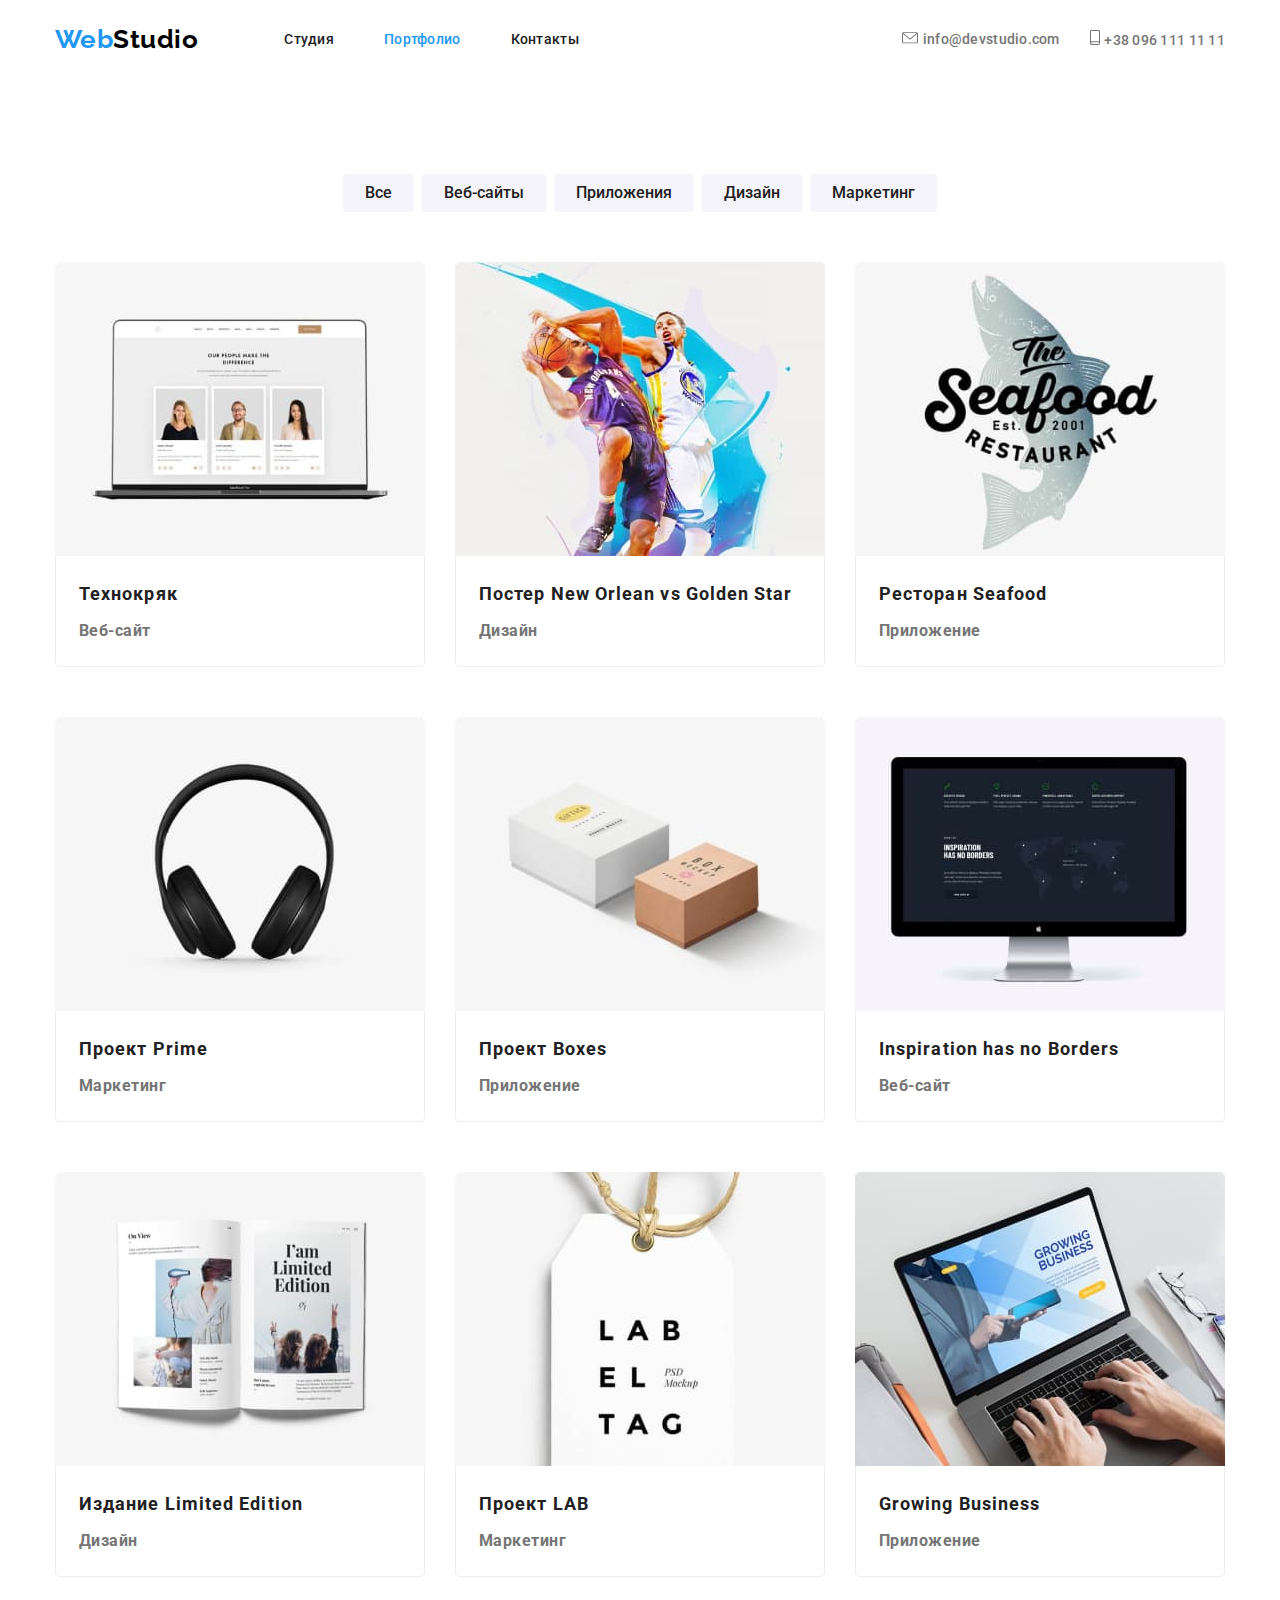
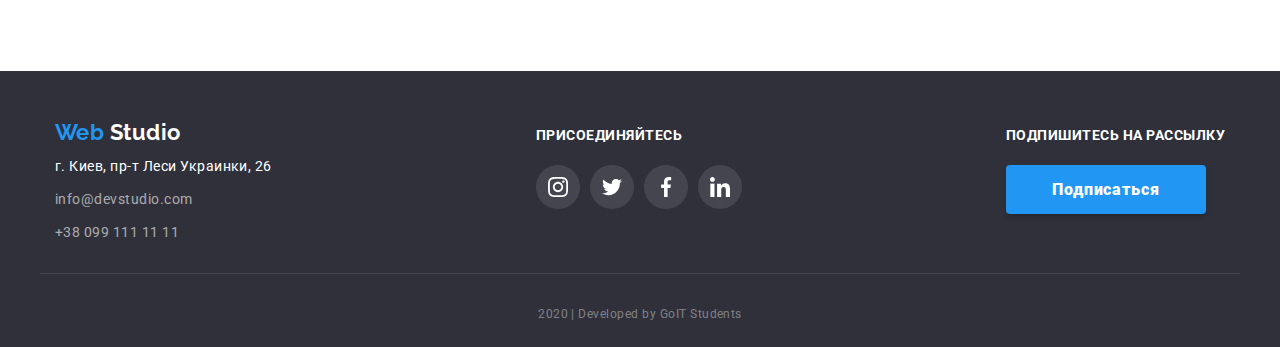
==== portfolio.html @ 6e33c117 "добавил фон" ====
<!DOCTYPE html>
<html lang="en">
  <head>
    <meta charset="UTF-8" />
    <meta name="viewport" content="width=device-width, initial-scale=1.0" />
    <title>Document</title>
    <link
      href="https://fonts.googleapis.com/css2?family=Raleway:wght@700&family=Roboto:wght@400;500;700;900&display=swap"
      rel="stylesheet"
    />
    <link
      rel="stylesheet"
      href="https://cdnjs.cloudflare.com/ajax/libs/modern-normalize/0.6.0/modern-normalize.min.css"
    />
    <link rel="stylesheet" href="./css/styles.css" />
  </head>

  <body>
    <!-- Шапка сайта -->
    <header>
      <div class="page-header container">
        <nav>
          <div class="main-nav">
            <div class="logo">
              <a href="./index.html" class="logo"><span>Web</span>Studio</a>
            </div>
            <div class="site-nav">
              <ul class="site-nav list">
                <li class="item">
                  <a href="./index.html" class="link">Студия</a>
                </li>
                <li class="item">
                  <a href="#" class="link current">Портфолио</a>
                </li>
                <li class="item"><a href="#" class="link">Контакты</a></li>
              </ul>
            </div>
          </div>
        </nav>

        <div class="contacts">
          <ul class="auth-nav list">
            <li class="item">
              <img src="./images/envelope.svg" alt="лого для почты" />
              <a href="mailto:info@devstudio.com" class="link"
                >info@devstudio.com</a
              >
            </li>
            <li class="item">
              <img src="./images/smartphone.svg" alt="лого для телефона" />
              <a href="tel:380961111111" class="link">+38 096 111 11 11</a>
            </li>
          </ul>
        </div>
      </div>
    </header>

    <!-- кнопки -->
    <main>
      <section class="main-page">
        <div class="container menu">
          <h1 class="visually-hidden">Наши работы</h1>
          <div class="filtr">
            <ul class="list filtr">
              <li class="item">
                <button type="button" class="btn-type">Все</button>
              </li>
              <li class="item">
                <button type="button" class="btn-type">Веб-сайты</button>
              </li>
              <li class="item">
                <button type="button" class="btn-type">Приложения</button>
              </li>
              <li class="item">
                <button type="button" class="btn-type">Дизайн</button>
              </li>
              <li class="item">
                <button type="button" class="btn-type">Маркетинг</button>
              </li>
            </ul>
          </div>

          <!-- Блок карточки -->

          <ul class="list cards">
            <li class="group item">
              <div class="card">
                <a href="#" class="group-link">
                  <img
                    class="card-images"
                    src="./images/img-1.jpg"
                    alt="картинка ноутбука"
                    width="370"
                    height="294"
                  />
                  <div class="card-content">
                    <h2 class="group-title">Технокряк</h2>
                    <p class="group-text-short">Веб-сайт</p>
                    <!-- <p class="group-text">
                                                          Технокряк это современная площадка распространения коронавируса.
                                                          Компании используют эту платформу для цифрового шпионажа и атак
                                                          на защищённые сервера конкурентов.
                                                        </p> -->
                  </div>
                </a>
              </div>
            </li>

            <li class="group item">
              <a href="#" class="group-link">
                <img
                  class="card-images"
                  src="./images/img-2.jpg"
                  alt="постер для баскетбола"
                  width="370"
                  height="294"
                />
                <div class="card-content">
                  <h2 class="group-title">Постер New Orlean vs Golden Star</h2>
                  <p class="group-text-short">Дизайн</p>
                  <!-- <p class="group-text">
                                          Lorem, ipsum dolor sit amet consectetur adipisicing elit. Iste,
                                          aliquam!
                                        </p> -->
                </div>
              </a>
            </li>

            <li class="group item">
              <a href="#" class="group-link">
                <img
                  class="card-images"
                  src="./images/img-3.jpg"
                  alt="вывеска для ресторана"
                  width="370"
                  height="294"
                />
                <div class="card-content">
                  <h2 class="group-title">Ресторан Seafood</h2>
                  <p class="group-text-short">Приложение</p>
                  <!-- <p class="group-text">
                                          Lorem ipsum dolor sit amet consectetur adipisicing elit.
                                          Necessitatibus, nisi?
                                        </p> -->
                </div>
              </a>
            </li>

            <li class="group item">
              <a href="#" class="group-link">
                <img
                  class="card-images"
                  src="./images/img-4.jpg"
                  alt="Фото наушники"
                  width="370"
                  height="294"
                />
                <div class="card-content">
                  <h2 class="group-title">Проект Prime</h2>
                  <p class="group-text-short">Маркетинг</p>
                  <!-- <p class="group-text">
                                              Lorem ipsum dolor sit amet consectetur adipisicing elit. Enim,
                                              qui?
                                            </p> -->
                </div>
              </a>
            </li>

            <li class="group item">
              <a href="#" class="group-link">
                <img
                  class="card-images"
                  src="./images/img-5.jpg"
                  alt="Картинка коробки"
                  width="370"
                  height="294"
                />
                <div class="card-content">
                  <h2 class="group-title">Проект Boxes</h2>
                  <p class="group-text-short">Приложение</p>
                  <!-- <p class="group-text">
                                              Lorem ipsum dolor, sit amet consectetur adipisicing elit.
                                              Nesciunt, dicta?
                                            </p> -->
                </div>
              </a>
            </li>

            <li class="group item">
              <a href="#" class="group-link">
                <img
                  class="card-images"
                  src="./images/img-6.jpg"
                  alt="фото компьютера"
                  width="370"
                  height="294"
                />
                <div class="card-content">
                  <h2 class="group-title">Inspiration has no Borders</h2>
                  <p class="group-text-short">Веб-сайт</p>
                  <!-- <p class="group-text">
                                              Lorem ipsum dolor sit amet consectetur adipisicing elit. Quas,
                                              possimus!
                                            </p> -->
                </div>
              </a>
            </li>

            <li class="group item">
              <a href="#" class="group-link">
                <img
                  class="card-images"
                  src="./images/img-7.jpg"
                  alt="книга"
                  width="370"
                  height="294"
                />
                <div class="card-content">
                  <h2 class="group-title">Издание Limited Edition</h2>
                  <p class="group-text-short">Дизайн</p>
                  <!-- <p class="group-text">
                                              Lorem ipsum dolor sit amet consectetur adipisicing elit.
                                              Consequuntur, minima.
                                            </p> -->
                </div>
              </a>
            </li>

            <li class="group item">
              <a href="#" class="group-link">
                <img
                  class="card-images"
                  src="./images/img-8.jpg"
                  alt="рекламная бирка"
                  width="370"
                  height="294"
                />
                <div class="card-content">
                  <h2 class="group-title">Проект LAB</h2>
                  <p class="group-text-short">Маркетинг</p>
                  <!-- <p class="group-text">
                                              Lorem ipsum, dolor sit amet consectetur adipisicing elit.
                                              Obcaecati, at.
                                            </p> -->
                </div>
              </a>
            </li>

            <li class="group item">
              <a href="#" class="group-link">
                <img
                  class="card-images"
                  src="./images/img-9.jpg"
                  alt="картинка ноутбук"
                  width="370"
                  height="294"
                />
                <div class="card-content">
                  <h2 class="group-title">Growing Business</h2>
                  <p class="group-text-short">Приложение</p>
                  <!-- <p class="group-text">
                                              Lorem ipsum dolor sit amet consectetur adipisicing elit.
                                              Tempore, earum.
                                            </p> -->
                </div>
              </a>
            </li>
          </ul>
        </div>
      </section>
    </main>

    <!-- футер -->
    <footer>
      <div class="box-footer container">
        <div class="adress-footer">
          <div class="logo-title">
            <a href="./index.html" class="logo-footer"
              ><span>Web </span>Studio</a
            >
          </div>
          <address class="contacts">
            <ul class="list">
              <li>
                <p class="contacts-text">г. Киев, пр-т Леси Украинки, 26</p>
              </li>
              <li>
                <a href="mailto:info@devstudio.com" class="contacts-link"
                  >info@devstudio.com</a
                >
              </li>
              <li>
                <a href="tel:380991111111" class="tell-link"
                  >+38 099 111 11 11</a
                >
              </li>
            </ul>
          </address>
        </div>

        <div class="footer-social">
          <b class="footer-text">присоединяйтесь</b>
          <ul class="social list">
            <li class="item">
              <a
                href="https://www.instagram.com/"
                aria-label="ссылка на инстаграм"
              >
                <img src="./images/Ellipse1.svg" alt="лого инстаграм" />
              </a>
            </li>
            <li class="item">
              <a href="https://twitter.com/" aria-label="ссылка на твитер"
                ><img src="./images/Ellipse2.svg" alt="лого твитер" />
              </a>
            </li>
            <li class="item">
              <a href="https://www.facebook.com/" aria-label="ссылка на фейсбук"
                ><img
                  class="link"
                  src="./images/Ellipse3.svg"
                  alt="лого фейсбук"
              /></a>
            </li>
            <li class="item">
              <a
                href="https://www.linkedin.com/"
                aria-label="ссылка на линкидин"
                ><img src="./images/Ellipse4.svg" alt="лого линкидин"
              /></a>
            </li>
          </ul>
        </div>

        <div class="box-button">
          <b class="button-text">Подпишитесь на рассылку</b>
          <button type="button" class="button-second">Подписаться</button>
        </div>
      </div>
      <p class="container copyright">2020 | Developed by GoIT Students</p>
    </footer>
  </body>
</html>
---- css/styles.css ----
/* основной цвет #212121*/
/* вспомогательный цвет #757575 */
/* белый #FFFFFF */
/* акцент #2196F3 */
:root {
  --primary-text-color: #212121;
  --secondary-text-color: #757575;
  --accent-color: #2196f3;
  --primary-white-color: #ffffff;
}

body {
  background-color: #ffffff;
  color: var(--primary-text-color);
  font-family: Roboto, sans-serif;
  letter-spacing: 0.03em;
}
/* утилиты */

.container {
  width: 1200px;
  margin-left: auto;
  margin-right: auto;
  padding-left: 15px;
  padding-right: 15px;
}

.list {
  list-style: none;
  padding: 0;
  margin: 0;
}

.visually-hidden {
  position: absolute;
  width: 1px;
  height: 1px;
  margin: -1px;
  border: 0;
  padding: 0;
  clip: rect(0 0 0 0);
  overflow: hidden;
}

.img {
  display: block;
}

/* логотип */

.logo {
  color: #000000;
  text-decoration: none;
  font-family: Raleway;
  font-weight: 700;
  font-size: 26px;
  line-height: 1.2;
}

.logo > span {
  color: var(--accent-color);
}

/* Навигация */

.page-header {
  display: flex;
  align-items: center;
}

.main-nav {
  display: flex;
  align-items: center;
}

.contacts {
  margin-left: auto;
}

.site-nav,
.auth-nav {
  display: flex;
}

.site-nav.list {
  margin-left: 86px;
}

.site-nav .item {
  margin-right: 50px;
}

.site-nav .item:last-child {
  margin-right: 0;
}

.site-nav .link {
  display: block;
  padding-top: 32px;
  padding-bottom: 32px;
  color: var(--primary-text-color);
  text-decoration: none;
  font-weight: 500;
  font-size: 14px;
  line-height: 1.14;
  letter-spacing: 0.02em;
}

.site-nav .link.current {
  color: var(--accent-color);
}

.site-nav .link:hover,
.site-nav .link:focus,
.auth-nav .link:hover,
.auth-nav .link:focus {
  color: var(--accent-color);
}

.auth-nav .item + .item {
  margin-left: 30px;
}

.auth-nav .link {
  color: var(--secondary-text-color);
  text-decoration: none;
  font-weight: 500;
  font-size: 14px;
  line-height: 1.14;
  letter-spacing: 0.02em;
}

/* hero */

.hero {
  outline: 1px solid black;
  height: 600px;
  /* max-width: 1600px; */
  /* margin-left: auto; */
  /* margin-right: auto; */
  background-image: linear-gradient (to right, rgba(47, 48, 58, 0.8)),
    url('../images/Header-img.jpg');
  background-repeat: no-repeat;
  background-position: center;
  background-size: cover;

  text-align: center;
}

.hero-title {
  margin-top: 0;
  margin-bottom: 46px;
  font-weight: 900;
  font-size: 44px;
  line-height: 1.36;
  letter-spacing: 0.06em;
  text-transform: uppercase;
}

.hero-button {
  display: inline-block;
  min-width: 200px;
  border-radius: 4px;
  padding: 10px 32px;

  color: var(--primary-white-color);
  background-color: var(--accent-color);

  font-family: inherit;
  text-decoration: none;
  font-weight: 700;
  font-size: 16px;
  line-height: 1.87;
  letter-spacing: 0.06em;
}
/* section  преимущества*/

.section {
  padding-top: 94px;
  padding-bottom: 94px;
  border-bottom: 1px solid #ececec;
}

.section .section-title {
  font-weight: 700;
  font-size: 14px;
  line-height: 1.14;
  text-transform: uppercase;
  margin-top: 0;
  margin-bottom: 10px;
}

.section .section-text {
  margin-top: 0;
  margin-bottom: 0;
  color: var(--secondary-text-color);
  font-size: 14px;
  line-height: 1.71;
}
.information .picture {
  margin-bottom: 30px;
}

.list.information {
  display: flex;
}

.information .item {
  margin-right: 30px;
}

.information .item:last-child {
  margin-right: 0;
}

/* чем мы занимаемся (карточки товара) */

.exampls .item {
  margin-right: 30px;
}

.exampls .item:last-child {
  margin-right: 0;
}

.list.exampls-box {
  display: flex;
}

.exampls {
  padding-top: 94px;
  padding-bottom: 94px;
}

.exampls-title {
  margin-top: 0;
  margin-bottom: 50px;

  font-weight: 700;
  font-size: 36px;
  line-height: 1.17;
  text-align: center;
}

.text-border {
  overflow: hidden;
  border-radius: 0px 0px 4px 4px;
}

.exampls-text {
  margin-top: 0;
  margin-bottom: 0;
  padding: 27px 0px 27px 0px;
  width: 370px;
  color: var(--primary-white-color);
  background: rgba(47, 48, 58, 0.8);
  font-weight: 700;
  font-size: 14px;
  line-height: 1.14;
  text-align: center;
}

/* Наша команда (карточки работников) */

.list.workers {
  display: flex;
  text-align: center;
}

.team .item {
  margin-right: 30px;
  overflow: hidden;
}

.team .item:last-child {
  margin-right: 0;
}

.list .social {
  display: flex;
  margin-bottom: 37px;
  justify-content: center;
}

.team {
  padding-top: 94px;
  padding-bottom: 94px;
  background: #f5f4fa;
}

.card-shadow {
  box-shadow: 0px 2px 1px rgba(0, 0, 0, 0.2), 0px 1px 1px rgba(0, 0, 0, 0.14),
    0px 1px 3px rgba(0, 0, 0, 0.12);
  border-radius: 4px;
}

.team .team-title {
  margin-top: 0;
  margin-bottom: 50px;
  font-weight: 700;
  font-size: 36px;
  line-height: 1.17;
  text-align: center;
}
.team .team-name {
  margin-top: 30px;
  margin-bottom: 0;
  font-weight: 500;
  font-size: 16px;
  line-height: 1.19;
}

.team .team-work {
  margin-top: 10px;
  margin-bottom: 16px;
  color: var(--secondary-text-color);
  font-weight: 400;
  font-size: 16px;
  line-height: 1.19;
}

/* Наши клиенты */

.clients {
  padding-top: 94px;
  padding-bottom: 94px;
}

.clients .clients-title {
  margin-top: 0;
  margin-bottom: 50px;
  font-weight: 700;
  font-size: 36px;
  line-height: 1.17;
  text-align: center;
}

.list.company {
  display: flex;
}

.clients .item {
  margin-right: 30px;
}

.clients .item:last-child {
  margin-right: 0;
}

/* футер */

footer {
  color: var(--primary-white-color);
  background-color: #2f303a;
}

.logo-footer {
  display: inline-block;
  margin-bottom: 10px;
  color: var(--primary-white-color);
  text-decoration: none;
  font-family: Raleway;
  font-weight: 700;
  font-size: 22px;
  line-height: 1.2;
}

.contacts .contacts-link {
  display: inline-block;
  margin-bottom: 9px;

  color: rgba(255, 255, 255, 0.6);

  font-style: normal;
  text-decoration: none;
  font-weight: 400;
  font-size: 14px;
  line-height: 1.71;
}

.contacts .tell-link {
  display: inline-block;
  color: rgba(255, 255, 255, 0.6);

  font-style: normal;
  text-decoration: none;
  font-weight: 400;
  font-size: 14px;
  line-height: 1.71;
}

.box-footer {
  display: flex;
  align-items: baseline;
  justify-content: space-between;
  padding-top: 48px;
  padding-bottom: 28px;
}

.contacts .contacts-text {
  display: inline-block;
  margin-top: 0;
  margin-bottom: 9px;

  font-style: normal;
  font-weight: 400;
  font-size: 14px;
  line-height: 1.71;
}

.social.list {
  display: flex;
}

.social .item {
  margin-right: 10px;
}
.social .item:last-child {
  margin-right: 0px;
}

.button-text {
  margin-bottom: 21px;
}

.logo-footer > span {
  color: var(--accent-color);
}

.footer-text {
  display: block;
  margin-bottom: 21px;

  font-weight: 700;
  font-size: 14px;
  line-height: 1.14;
  text-transform: uppercase;
}

.button-text {
  display: block;
  font-weight: 700;
  font-size: 14px;
  line-height: 1.14;
  text-transform: uppercase;
}

.button-second {
  display: inline-block;
  min-width: 200px;
  border-radius: 4px;
  padding: 10px 45px;
  border: 0px;

  color: var(--primary-white-color);
  background-color: var(--accent-color);
  box-shadow: 0px 4px 4px rgba(0, 0, 0, 0.15);
  font-family: inherit;
  font-weight: 900;
  font-size: 16px;
  line-height: 1.87;
  letter-spacing: 0.06em;
}

.container.copyright {
  margin-bottom: 0;
  margin-top: 0;
  padding-top: 28px;
  padding-bottom: 21px;

  border-top: 1px solid rgba(255, 255, 255, 0.1);
  color: rgba(255, 255, 255, 0.4);

  font-weight: normal;
  font-size: 12px;
  line-height: 2;
  text-align: center;
}

/* Страничка портфолио!!!! */

/* Кнопки */

.list.filtr {
  display: flex;
  justify-content: center;
}

.filtr .item {
  margin-right: 8px;
}
.filtr .item:last-child {
  margin-right: 0;
}
.container.menu {
  padding-top: 94px;
  padding-bottom: 94px;
}

.main-page .btn-type {
  text-align: center;
  padding: 6px 22px;
  border: none;
  border-radius: 4px;
  color: var(--primary-text-color);
  background: #f5f4fa;
  font-weight: 500;
  font-size: 16px;
  line-height: 1.62;
}

.main-page .btn-type:hover,
.main-page .btn-type:focus {
  color: var(--primary-white-color);
  background: var(--accent-color);
}

/* Карточки товаров */

.card {
  border-top-right-radius: 5px;
  border-top-left-radius: 5px;
  overflow: hidden;
}

.card-content {
  padding: 20px 23px;
  border-left: 1px solid #eeeeee;
  border-right: 1px solid #eeeeee;
  border-bottom: 1px solid #eeeeee;
  border-bottom-right-radius: 5px;
  border-bottom-left-radius: 5px;
}

.card-images {
  display: block;
}

.list.cards {
  display: flex;
  flex-wrap: wrap;
  margin-top: 50px;
}

.group-link {
  display: block;
}

.group a {
  text-decoration: none;
}

.group.item {
  margin-right: 30px;
  margin-top: 50px;
}

.group.item:nth-child(-n + 3) {
  margin-top: 0;
}

.group.item:nth-child(3n) {
  margin-right: 0;
}

.group .group-title {
  margin-top: 0;
  margin-bottom: 0;
  color: var(--primary-text-color);
  font-weight: 700;
  font-size: 18px;
  line-height: 2;
  letter-spacing: 0.06em;
}

.group .group-text-short {
  margin-top: 4px;
  margin-bottom: 0;
  color: var(--secondary-text-color);
  font-weight: 700;
  font-size: 16px;
  line-height: 1.87;
}

.group .group-text {
  color: var(--primary-white-color);
  background: var(--accent-color);
  font-weight: 400;
  font-size: 18px;
  line-height: 1.56;
}
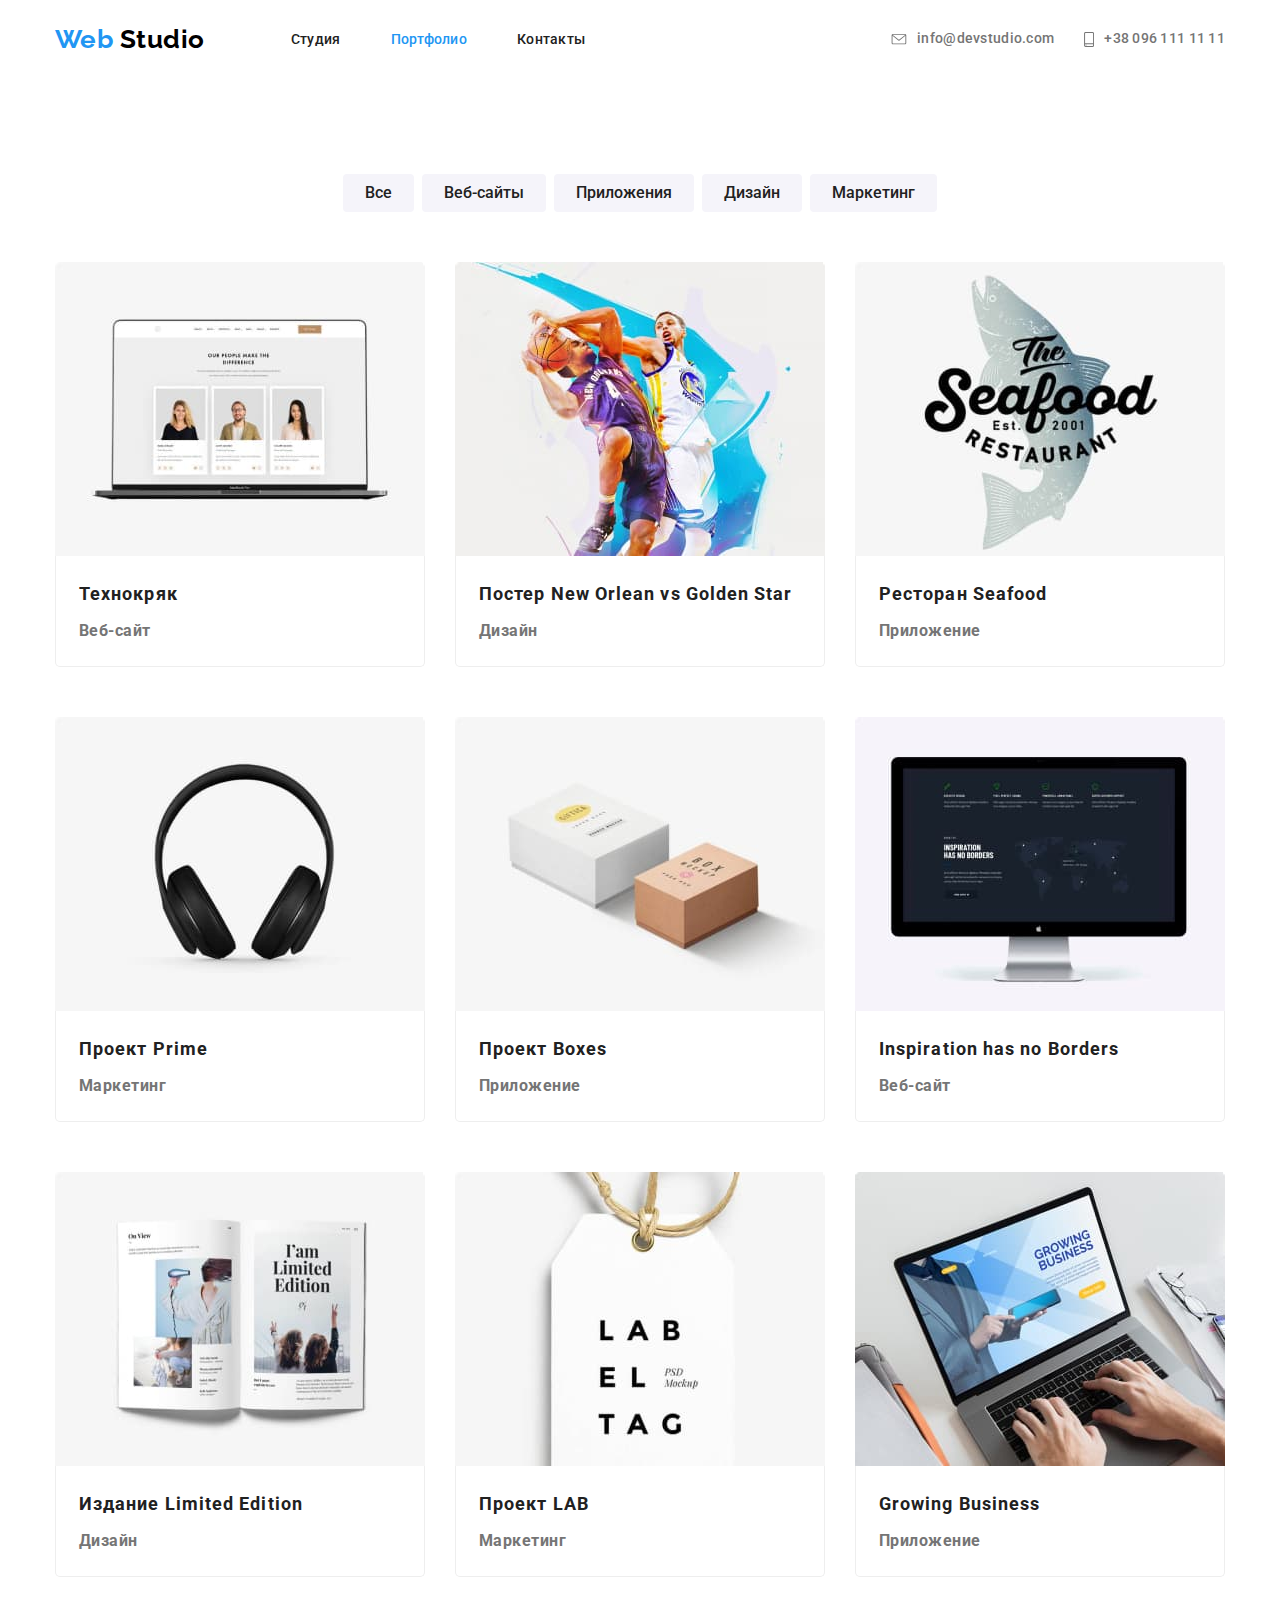
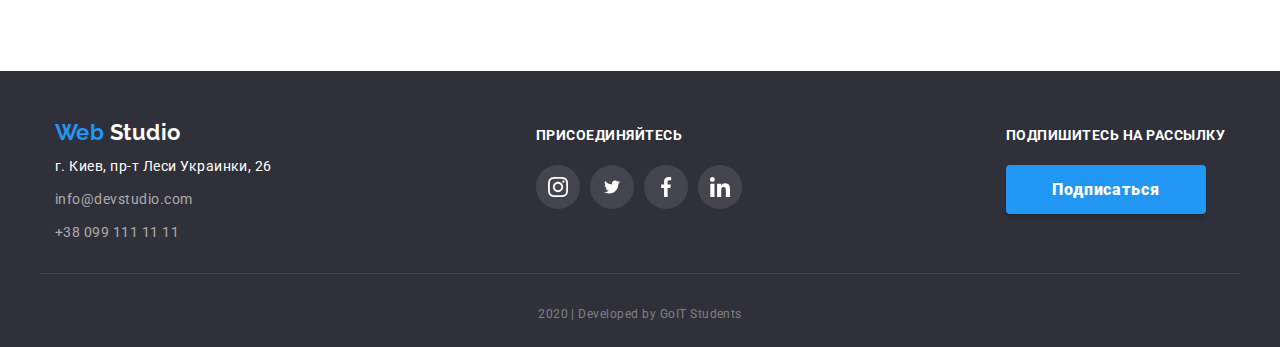
==== commit e5e3b2d9: "добавил ховер и фокус" ====
--- a/portfolio.html
+++ b/portfolio.html
@@ -22,7 +22,7 @@
         <nav>
           <div class="main-nav">
             <div class="logo">
-              <a href="./index.html" class="logo"><span>Web</span>Studio</a>
+              <a href="./index.html" class="logo"><span>Web </span>Studio</a>
             </div>
             <div class="site-nav">
               <ul class="site-nav list">
@@ -37,18 +37,22 @@
             </div>
           </div>
         </nav>
-
+    
         <div class="contacts">
           <ul class="auth-nav list">
             <li class="item">
-              <img src="./images/envelope.svg" alt="лого для почты" />
-              <a href="mailto:info@devstudio.com" class="link"
-                >info@devstudio.com</a
-              >
-            </li>
-            <li class="item">
-              <img src="./images/smartphone.svg" alt="лого для телефона" />
-              <a href="tel:380961111111" class="link">+38 096 111 11 11</a>
+              <a href="mailto:info@devstudio.com" class="link-box">
+                <svg class="icon-mail">
+                  <use href="./images/sprite.svg#mail"></use>
+                </svg>
+                info@devstudio.com</a>
+            </li>
+            <li class="item">
+              <a href="tel:380961111111" class="link-box">
+                <svg class="icon-mobile">
+                  <use href="./images/sprite.svg#smartphone"></use>
+                </svg>
+                +38 096 111 11 11</a>
             </li>
           </ul>
         </div>
@@ -275,9 +279,7 @@
       <div class="box-footer container">
         <div class="adress-footer">
           <div class="logo-title">
-            <a href="./index.html" class="logo-footer"
-              ><span>Web </span>Studio</a
-            >
+            <a href="./index.html" class="logo-footer"><span>Web </span>Studio</a>
           </div>
           <address class="contacts">
             <ul class="list">
@@ -285,53 +287,48 @@
                 <p class="contacts-text">г. Киев, пр-т Леси Украинки, 26</p>
               </li>
               <li>
-                <a href="mailto:info@devstudio.com" class="contacts-link"
-                  >info@devstudio.com</a
-                >
+                <a href="mailto:info@devstudio.com" class="contacts-link">info@devstudio.com</a>
               </li>
               <li>
-                <a href="tel:380991111111" class="tell-link"
-                  >+38 099 111 11 11</a
-                >
+                <a href="tel:380991111111" class="tell-link">+38 099 111 11 11</a>
               </li>
             </ul>
           </address>
         </div>
-
+    
         <div class="footer-social">
           <b class="footer-text">присоединяйтесь</b>
           <ul class="social list">
             <li class="item">
-              <a
-                href="https://www.instagram.com/"
-                aria-label="ссылка на инстаграм"
-              >
-                <img src="./images/Ellipse1.svg" alt="лого инстаграм" />
-              </a>
-            </li>
-            <li class="item">
-              <a href="https://twitter.com/" aria-label="ссылка на твитер"
-                ><img src="./images/Ellipse2.svg" alt="лого твитер" />
-              </a>
-            </li>
-            <li class="item">
-              <a href="https://www.facebook.com/" aria-label="ссылка на фейсбук"
-                ><img
-                  class="link"
-                  src="./images/Ellipse3.svg"
-                  alt="лого фейсбук"
-              /></a>
-            </li>
-            <li class="item">
-              <a
-                href="https://www.linkedin.com/"
-                aria-label="ссылка на линкидин"
-                ><img src="./images/Ellipse4.svg" alt="лого линкидин"
-              /></a>
+              <a href="https://www.instagram.com/" class="link-social" aria-label="ссылка на инстаграм">
+                <svg class="icon-insta" width="20" height="20">
+                  <use href="./images/sprite.svg#instagram2"></use>
+                </svg>
+              </a>
+            </li>
+            <li class="item">
+              <a href="https://twitter.com/" class="link-social" aria-label="ссылка на твитер"><svg class="icon-twit"
+                  width="20" height="16">
+                  <use href="./images/sprite.svg#twitter1"></use>
+                </svg>
+              </a>
+              </a>
+            </li>
+            <li class="item">
+              <a href="https://www.facebook.com/" class="link-social" aria-label="ссылка на фейсбук"><svg
+                  class="icon-facebook" width="20" height="20">
+                  <use href="./images/sprite.svg#facebook1"></use>
+                </svg></a>
+            </li>
+            <li class="item">
+              <a href="https://www.linkedin.com/" class="link-social" aria-label="ссылка на линкидин"><svg
+                  class="icon-linkidn" width="20" height="20">
+                  <use href="./images/sprite.svg#linkedin1"></use>
+                </svg></a>
             </li>
           </ul>
         </div>
-
+    
         <div class="box-button">
           <b class="button-text">Подпишитесь на рассылку</b>
           <button type="button" class="button-second">Подписаться</button>
--- a/css/styles.css
+++ b/css/styles.css
@@ -63,11 +63,7 @@
 
 /* Навигация */
 
-.page-header {
-  display: flex;
-  align-items: center;
-}
-
+.page-header,
 .main-nav {
   display: flex;
   align-items: center;
@@ -79,7 +75,7 @@
 
 .site-nav,
 .auth-nav {
-  display: flex;
+  display: inline-flex;
 }
 
 .site-nav.list {
@@ -92,6 +88,21 @@
 
 .site-nav .item:last-child {
   margin-right: 0;
+}
+
+.icon-mail {
+  width: 16px;
+  height: 11px;
+  margin-right: 10px;
+  fill: currentColor;
+  background-position: bottom;
+}
+
+.icon-mobile {
+  width: 10px;
+  height: 15px;
+  margin-right: 10px;
+  fill: currentColor;
 }
 
 .site-nav .link {
@@ -110,24 +121,32 @@
   color: var(--accent-color);
 }
 
+.icon-mobile:hover,
+.icon-mobile:focus,
+.icon-mail:hover,
+.icon-mail:focus,
 .site-nav .link:hover,
 .site-nav .link:focus,
-.auth-nav .link:hover,
-.auth-nav .link:focus {
+.auth-nav .link-box:hover,
+.auth-nav .link-box:focus {
   color: var(--accent-color);
+  fill: var(--accent-color);
+  cursor: pointer;
 }
 
 .auth-nav .item + .item {
   margin-left: 30px;
 }
 
-.auth-nav .link {
+.auth-nav .link-box {
   color: var(--secondary-text-color);
   text-decoration: none;
   font-weight: 500;
   font-size: 14px;
   line-height: 1.14;
   letter-spacing: 0.02em;
+  display: flex;
+  align-items: center;
 }
 
 /* hero */
@@ -135,21 +154,35 @@
 .hero {
   outline: 1px solid black;
   height: 600px;
-  /* max-width: 1600px; */
-  /* margin-left: auto; */
-  /* margin-right: auto; */
-  background-image: linear-gradient (to right, rgba(47, 48, 58, 0.8)),
-    url('../images/Header-img.jpg');
+  max-width: 1600px;
+  margin-left: auto;
+  margin-right: auto;
+  background-image: linear-gradient(
+      to right,
+      rgba(47, 48, 58, 0.8),
+      rgba(47, 48, 58, 0.8)
+    ),
+    url('../images/header-img.jpg');
   background-repeat: no-repeat;
   background-position: center;
   background-size: cover;
-
-  text-align: center;
+  background-color: grey;
+
+  text-align: center;
+}
+
+.container-hero {
+  padding-top: 200px;
+  padding-bottom: 200px;
+  margin-left: auto;
+  margin-right: auto;
+  max-width: 690px;
 }
 
 .hero-title {
   margin-top: 0;
-  margin-bottom: 46px;
+  margin-bottom: 30px;
+  color: #ffffff;
   font-weight: 900;
   font-size: 44px;
   line-height: 1.36;
@@ -197,19 +230,28 @@
   font-size: 14px;
   line-height: 1.71;
 }
-.information .picture {
+
+.list.information {
+  display: flex;
+}
+
+.icon-box {
+  width: 270px;
+  height: 120px;
+  border-radius: 4px;
   margin-bottom: 30px;
-}
-
-.list.information {
-  display: flex;
-}
-
-.information .item {
+  background: #f5f4fa;
+  display: flex;
+  justify-content: center;
+  align-items: center;
+}
+
+.information .item-box {
   margin-right: 30px;
-}
-
-.information .item:last-child {
+  max-width: 270px;
+}
+
+.information .item-box:last-child {
   margin-right: 0;
 }
 
@@ -267,6 +309,19 @@
   text-align: center;
 }
 
+.link-social.person {
+  fill: #afb1b8;
+}
+
+.link-social.person:hover,
+.link-social.person:focus {
+  fill: #ffffff;
+}
+
+.persona-box {
+  padding: 30px 32px 24px;
+}
+
 .team .item {
   margin-right: 30px;
   overflow: hidden;
@@ -278,7 +333,7 @@
 
 .list .social {
   display: flex;
-  margin-bottom: 37px;
+  margin-bottom: 0;
   justify-content: center;
 }
 
@@ -303,15 +358,15 @@
   text-align: center;
 }
 .team .team-name {
-  margin-top: 30px;
-  margin-bottom: 0;
+  margin-top: 0;
+  margin-bottom: 10px;
   font-weight: 500;
   font-size: 16px;
   line-height: 1.19;
 }
 
 .team .team-work {
-  margin-top: 10px;
+  margin-top: 0;
   margin-bottom: 16px;
   color: var(--secondary-text-color);
   font-weight: 400;
@@ -347,6 +402,24 @@
   margin-right: 0;
 }
 
+.company-logo {
+  display: flex;
+  width: 170px;
+  height: 90px;
+  border: 1px solid #afb1b8;
+  border-radius: 4px;
+  justify-content: center;
+  align-items: center;
+  fill: #afb1b8;
+}
+
+.company-logo:hover,
+.company-logo:focus {
+  fill: var(--accent-color);
+  border-color: var(--accent-color);
+  cursor: pointer;
+}
+
 /* футер */
 
 footer {
@@ -363,6 +436,21 @@
   font-weight: 700;
   font-size: 22px;
   line-height: 1.2;
+}
+.link-social {
+  display: flex;
+  width: 44px;
+  height: 44px;
+  border-radius: 50%;
+  background: rgba(255, 255, 255, 0.1);
+  justify-content: center;
+  align-items: center;
+  fill: #ffffff;
+}
+
+.link-social:hover,
+.link-social:focus {
+  background: var(--accent-color);
 }
 
 .contacts .contacts-link {
@@ -554,6 +642,10 @@
   margin-right: 30px;
   margin-top: 50px;
 }
+.group.item:hover {
+  box-shadow: 1px 4px 6px rgba(0, 0, 0, 0.16), 0px 4px 4px rgba(0, 0, 0, 0.06),
+    0px 1px 1px rgba(0, 0, 0, 0.12);
+}
 
 .group.item:nth-child(-n + 3) {
   margin-top: 0;
